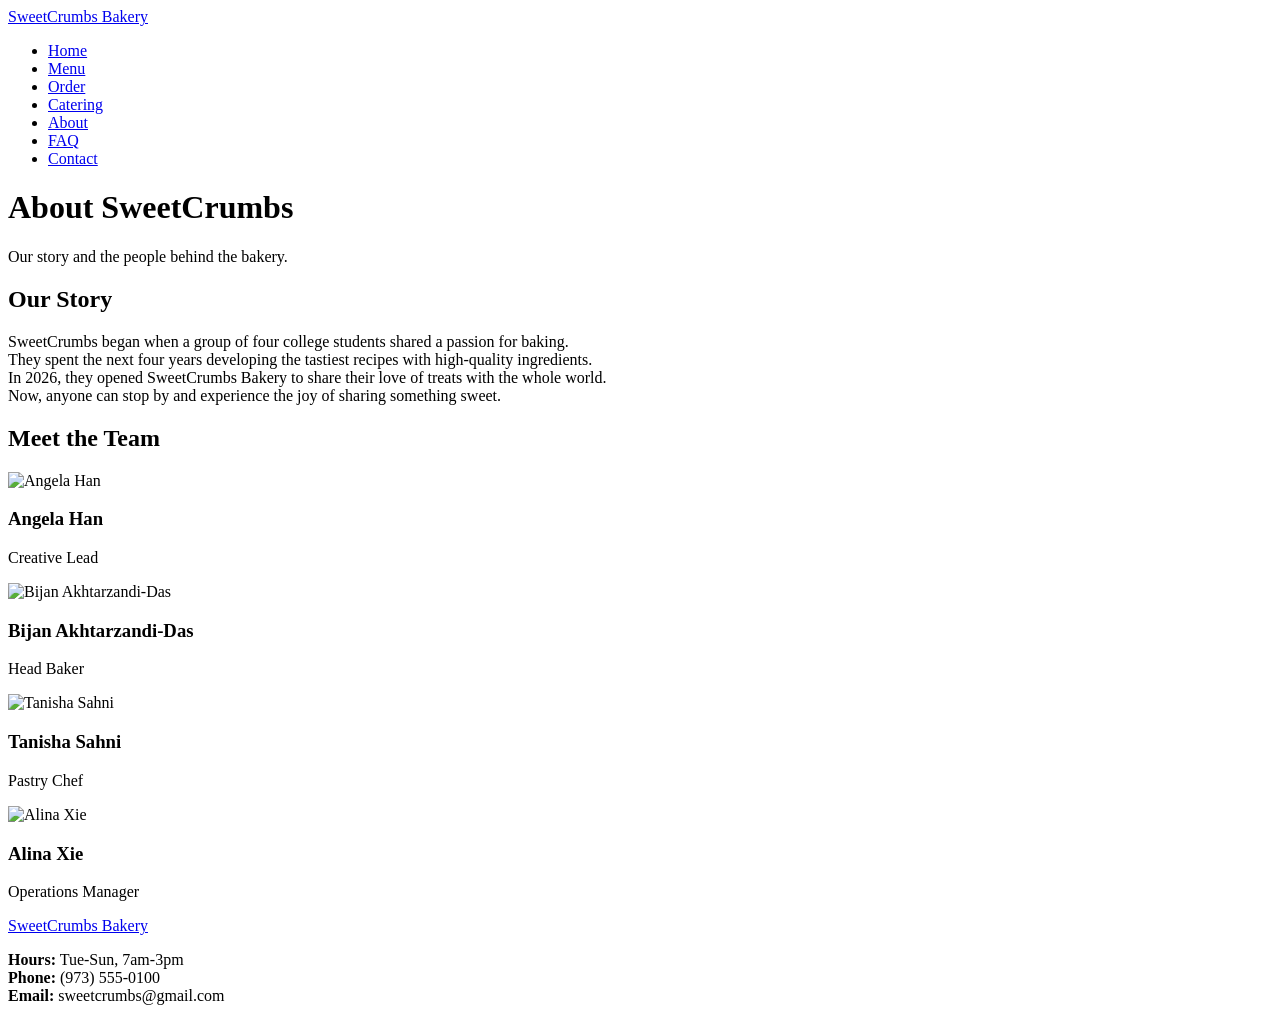
==== about.html @ 3e620617 "Add files via upload" ====
<!DOCTYPE html>
<html lang="en">
<!-- about page -->
<head>
  <meta charset="UTF-8" />
  <meta name="keywords" content="about SweetCrumbs, bakery story, artisan baking, Maplewood bakery, team" />
  <meta name="viewport" content="width=device-width, initial-scale=1.0" />
  <title>SweetCrumbs Bakery | About Us</title>
  <link rel="stylesheet" href="css/styles.css">
</head>
<body class="sticky-footer-page">

  <!-- site header -->
  <header>
    <div class="logo">
      <a href="index.html">SweetCrumbs Bakery</a>
    </div>
    <nav>
      <ul>
        <li><a href="index.html">Home</a></li>
        <li><a href="menu.html">Menu</a></li>
        <li><a href="order.html">Order</a></li>
        <li><a href="catering.html">Catering</a></li>
        <li><a href="about.html" class="active">About</a></li>
        <li><a href="faq.html">FAQ</a></li>
        <li><a href="contact.html">Contact</a></li>
      </ul>
    </nav>
  </header>

  <!-- main content -->
  <main class="main-content container">

    <h1 class="page-title">About SweetCrumbs</h1>
    <p class="subhead">Our story and the people behind the bakery.</p>

    <!-- our story section -->
    <section class="section center">
      <h2>Our Story</h2>
      <p>SweetCrumbs began when a group of four college students shared a passion for baking.<br>
         They spent the next four years developing the tastiest recipes with high-quality ingredients.<br>
         In 2026, they opened SweetCrumbs Bakery to share their love of treats with the whole world.<br>
         Now, anyone can stop by and experience the joy of sharing something sweet.</p>
    </section>

    <!-- team grid section -->
    <section class="section center">
      <h2>Meet the Team</h2>
      <div class="team-grid">
        <div class="member">
          <img src="images/Choco_Cake.jpg" alt="Angela Han">
          <h3>Angela Han</h3>
          <p>Creative Lead</p>
        </div>
        <div class="member">
          <img src="images/Croissant.jpg" alt="Bijan Akhtarzandi-Das">
          <h3>Bijan Akhtarzandi-Das</h3>
          <p>Head Baker</p>
        </div>
        <div class="member">
          <img src="images/cupcakes.jpg" alt="Tanisha Sahni">
          <h3>Tanisha Sahni</h3>
          <p>Pastry Chef</p>
        </div>
        <div class="member">
          <img src="images/Choco_Cake.jpg" alt="Alina Xie">
          <h3>Alina Xie</h3>
          <p>Operations Manager</p>
        </div>
      </div>
    </section>

  </main>

  <!-- site footer -->
  <footer class="footer">
    <a href="index.html">SweetCrumbs Bakery</a>
    <p>
      <strong>Hours:</strong> Tue-Sun, 7am-3pm<br>
      <strong>Phone:</strong> (973) 555-0100<br>
      <strong>Email:</strong> sweetcrumbs@gmail.com
    </p>
  </footer>

  <!-- site scripts -->
</body>
</html>
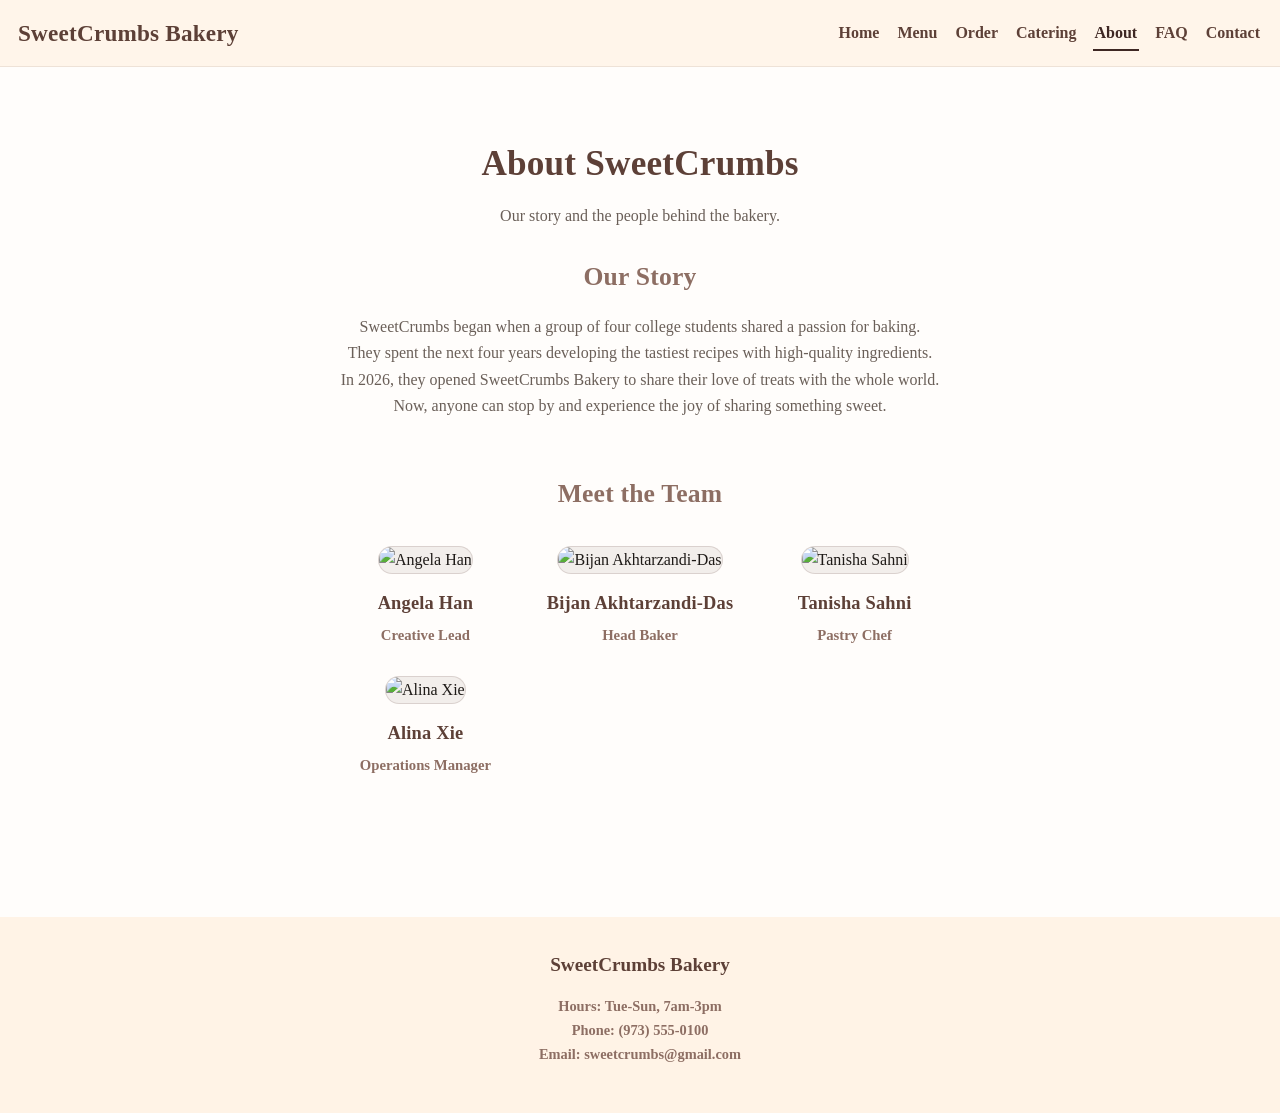
==== commit eb7398c6: "Add files via upload" ====
--- a/about.html
+++ b/about.html
@@ -34,7 +34,7 @@
     <h1 class="page-title">About SweetCrumbs</h1>
     <p class="subhead">Our story and the people behind the bakery.</p>
 
-    <!-- our story section -->
+    <!-- our story -->
     <section class="section center">
       <h2>Our Story</h2>
       <p>SweetCrumbs began when a group of four college students shared a passion for baking.<br>
@@ -43,7 +43,7 @@
          Now, anyone can stop by and experience the joy of sharing something sweet.</p>
     </section>
 
-    <!-- team grid section -->
+    <!-- team grid -->
     <section class="section center">
       <h2>Meet the Team</h2>
       <div class="team-grid">
--- a/css/styles.css
+++ b/css/styles.css
@@ -0,0 +1,609 @@
+/* Design tokens */
+:root {
+  --bg: #fffdfb;
+  --text: #1e1a17;
+  --muted: #6a5f58;
+  --brand: #5d4037;
+  --brand-2: #3e2723;
+  --accent: #8d6e63;
+  --paper: #fff3e6;
+  --paper-2: #fffaf5;
+  --border: rgba(93, 64, 55, 0.16);
+  --ring: rgba(202, 166, 138, 0.55);
+  --font-sans: Georgia, 'Times New Roman', serif;
+  --font-display: Georgia, serif;
+  --radius-sm: 10px;
+  --radius-md: 14px;
+  --container: 1100px;
+}
+
+/* Global defaults */
+* { box-sizing: border-box; }
+body {
+  font-family: var(--font-sans);
+  background: var(--bg);
+  color: var(--text);
+  font-size: 16px;
+  line-height: 1.65;
+  margin: 0;
+  padding-top: 88px;
+}
+
+/* Typography */
+h1, h2, h3 {
+  font-family: var(--font-display);
+  letter-spacing: 0.2px;
+}
+h1 {
+  font-size: 2.25rem;
+  line-height: 1.12;
+}
+h2 {
+  font-size: 1.6rem;
+  line-height: 1.2;
+  color: var(--accent);
+}
+h3 {
+  font-size: 1.1rem;
+  line-height: 1.25;
+  color: var(--brand);
+}
+p { color: var(--muted); }
+a { color: inherit; }
+
+/* Layout */
+.container {
+  max-width: var(--container);
+  margin: 0 auto;
+  padding: 56px 28px 80px;
+}
+.container--narrow { max-width: 860px; }
+.section { margin: 0 0 60px; }
+.center { text-align: center; }
+.mt-lg { margin-top: 36px; }
+
+/* Card components */
+.panel,
+.card,
+.menu-card,
+.item-col,
+.review-box {
+  background: var(--paper-2);
+  border: 1px solid var(--border);
+  border-radius: var(--radius-md);
+}
+
+.panel,
+.card,
+.review-box {
+  padding: 24px;
+}
+
+.review-box {
+  background: rgba(255, 250, 245, 0.7);
+}
+
+.review-box p {
+  margin: 0;
+  color: rgba(30, 26, 23, 0.86);
+}
+
+.review-box .author {
+  display: block;
+  margin-top: 10px;
+  font-weight: 900;
+  color: var(--brand);
+}
+
+.card p { margin: 0; color: var(--muted); }
+.card p + p { margin-top: 12px; }
+.card ul { margin: 14px 0 0; padding-left: 24px; color: var(--muted); }
+.card li { margin: 8px 0; }
+.card ul + p { margin-top: 16px; }
+
+
+
+/* Header */
+header {
+  position: fixed;
+  top: 0;
+  left: 0;
+  right: 0;
+  z-index: 1000;
+  background: rgba(255, 243, 230, 0.82);
+  padding: 14px 18px;
+  display: flex;
+  align-items: center;
+  justify-content: space-between;
+  gap: 14px;
+  border-bottom: 1px solid rgba(93, 64, 55, 0.10);
+}
+
+header .logo a {
+  font-size: 1.45rem;
+  font-weight: 800;
+  text-decoration: none;
+  color: var(--brand);
+  letter-spacing: 0.2px;
+}
+
+header nav {
+  display: flex;
+  align-items: center;
+  gap: 12px;
+}
+
+header nav ul {
+  list-style: none;
+  margin: 0;
+  padding: 0;
+  display: flex;
+  flex-wrap: wrap;
+  align-items: center;
+  gap: 14px;
+}
+
+header nav ul li {
+  margin: 0;
+}
+
+header nav a {
+  text-decoration: none;
+  color: var(--brand);
+  font-weight: 700;
+  padding: 8px 2px;
+  border-bottom: 2px solid transparent;
+  transition: color 160ms ease, border-color 160ms ease;
+}
+
+header nav a:hover {
+  color: var(--brand-2);
+  border-bottom-color: currentColor;
+}
+
+header nav a.active {
+  color: var(--brand-2);
+  border-bottom-color: currentColor;
+}
+
+header nav a:focus-visible { outline: 3px solid var(--ring); outline-offset: 3px; }
+
+/* Buttons */
+.btn {
+  display: inline-flex;
+  align-items: center;
+  justify-content: center;
+  gap: 10px;
+  padding: 10px 16px;
+  border-radius: 999px; 
+  border: 1px solid transparent;
+  font-family: inherit;
+  font-weight: 800;
+  text-decoration: none;
+  cursor: pointer;
+  transition: transform 140ms ease, background-color 140ms ease, border-color 140ms ease, filter 140ms ease;
+  user-select: none;
+}
+
+.btn:focus-visible { outline: 3px solid var(--ring); outline-offset: 3px; }
+
+.btn--primary {
+  background: var(--brand);
+  color: #fff;
+  border-color: rgba(93, 64, 55, 0.45);
+}
+
+.btn--primary:hover {
+  background: var(--brand-2);
+}
+
+.btn--secondary {
+  background: var(--brand);
+  color: #fff;
+  border-color: rgba(93, 64, 55, 0.45);
+}
+
+.btn--secondary:hover {
+  background: var(--brand-2);
+}
+
+.btn:active { transform: translateY(1px); }
+
+/* Footer */
+.footer {
+  background: var(--paper);
+  padding: 32px 40px;
+  color: var(--brand);
+  font-weight: 800;
+  text-align: center;
+}
+
+.footer a {
+  color: var(--brand);
+  text-decoration: none;
+  font-size: 1.2rem;
+  font-weight: 900;
+}
+
+.footer p {
+  color: var(--accent);
+  font-size: 0.9rem;
+  font-weight: 700;
+}
+
+/* Filter chips */
+.chip {
+  border: 1px solid var(--border);
+  background: var(--paper-2);
+  color: var(--brand);
+  font-family: inherit;
+  font-weight: 800;
+  padding: 8px 12px;
+  border-radius: 999px;
+  cursor: pointer;
+}
+
+.chip.is-active {
+  background: var(--brand);
+  color: var(--paper);
+  border-color: var(--brand);
+}
+
+/* Page headings */
+.page-title {
+  margin: 0 0 20px;
+  text-align: center;
+  color: var(--brand);
+  font-size: 2.2rem;
+  letter-spacing: 0.2px;
+}
+
+.section-title {
+  margin: 0 0 16px;
+  color: var(--brand);
+  font-size: 1.15rem;
+  font-family: var(--font-sans);
+  letter-spacing: 0.1px;
+}
+
+.section-title.is-centered { text-align: center; }
+
+/* Divider */
+hr {
+  border: none;
+  border-top: 1px solid rgba(93, 64, 55, 0.14);
+  margin: 48px 0;
+}
+
+/* Menu controls */
+.menu-controls {
+  display: flex;
+  flex-wrap: wrap;
+  gap: 14px;
+  align-items: center;
+  justify-content: center;
+  margin: 16px 0 28px;
+}
+
+/* Team grid */
+.team-grid {
+  display: grid;
+  grid-template-columns: 1fr 1fr 1fr;
+  gap: 28px;
+  margin-top: 36px;
+}
+
+.member img {
+  width: 100%;
+  height: 200px;
+  object-fit: cover;
+  border-radius: var(--radius-md);
+  background: rgba(93, 64, 55, 0.08);
+  border: 1px solid var(--border);
+}
+
+.member h3 {
+  margin: 18px 0 8px;
+  color: var(--brand);
+  font-size: 1.15rem;
+}
+
+.member p {
+  margin: 0;
+  color: var(--accent);
+  font-size: 0.92rem;
+  font-weight: 800;
+}
+
+/* Menu grid */
+.menu-grid {
+  display: grid;
+  grid-template-columns: 1fr 1fr 1fr 1fr;
+  gap: 24px;
+}
+
+.menu-card {
+  overflow: hidden;
+}
+
+.menu-card img {
+  width: 100%;
+  height: 160px;
+  object-fit: cover;
+  display: block;
+}
+
+.menu-card-body {
+  padding: 18px 18px 22px;
+}
+
+.menu-card-top {
+  display: flex;
+  align-items: baseline;
+  justify-content: space-between;
+  gap: 12px;
+}
+
+.menu-card h3 {
+  margin: 0;
+  color: var(--brand);
+  font-size: 1.05rem;
+}
+
+.menu-card p {
+  margin: 12px 0 0 0;
+  color: var(--muted);
+}
+
+.menu-card .price {
+  color: var(--accent);
+  font-weight: 900;
+  white-space: nowrap;
+}
+
+/* Forms */
+.form {
+  display: grid;
+  gap: 20px;
+}
+
+.form-grid {
+  display: grid;
+  grid-template-columns: 1fr 1fr;
+  gap: 20px;
+}
+
+.field label {
+  font-weight: 800;
+  color: var(--brand);
+}
+
+.field input,
+.field select,
+.field textarea {
+  padding: 10px;
+  font-size: 1rem;
+  border-radius: var(--radius-sm);
+  border: 1px solid rgba(93, 64, 55, 0.18);
+  width: 100%;
+  font-family: inherit;
+  background: var(--bg);
+  color: var(--text);
+  box-shadow: inset 0 1px 0 rgba(25, 16, 12, 0.04);
+}
+
+.field input:focus-visible,
+.field select:focus-visible,
+.field textarea:focus-visible {
+  outline: 3px solid var(--ring);
+  outline-offset: 2px;
+}
+
+.error-msg {
+  color: #b00020;
+  font-size: 0.85rem;
+  margin-top: 6px;
+  display: none;
+  font-weight: 700;
+}
+
+.choice-row {
+  display: flex;
+  gap: 18px;
+  flex-wrap: wrap;
+  align-items: center;
+}
+
+.choice-row label {
+  font-weight: 700;
+  color: var(--text);
+  display: inline-flex;
+  align-items: center;
+  gap: 8px;
+}
+
+.choice-row input { width: auto; }
+
+.checkbox-group { display: grid; gap: 8px; }
+
+.checkline {
+  display: flex;
+  align-items: center;
+  gap: 8px;
+}
+.checkline input { width: auto; }
+.checkline label { font-weight: 700; color: var(--text); }
+
+/* Contact layout */
+.subhead {
+  text-align: center;
+  color: var(--muted);
+  margin: 0 0 32px;
+}
+
+.contact-layout {
+  display: grid;
+  grid-template-columns: 1fr 1fr;
+  gap: 28px;
+  align-items: start;
+}
+
+.submit-row {
+  display: flex;
+  align-items: center;
+  justify-content: flex-start;
+  gap: 16px;
+  margin-top: 20px;
+  flex-wrap: wrap;
+}
+
+.small-muted { color: var(--muted); font-size: 0.92rem; margin: 0; }
+
+/* In-content links */
+.card a,
+.panel a {
+  color: var(--brand);
+  text-decoration: underline;
+  text-underline-offset: 2px;
+}
+
+.card a:hover,
+.panel a:hover {
+  color: var(--brand-2);
+}
+
+/* Contact stack narrow */
+@media (max-width: 820px) {
+  .contact-layout { grid-template-columns: 1fr; }
+}
+
+/* FAQ accordion */
+.faq-accordion { border-top: 1px solid rgba(93, 64, 55, 0.16); width: 100%; }
+.accordion-item { border-bottom: 1px solid rgba(93, 64, 55, 0.16); width: 100%; }
+.accordion-header { margin: 0; }
+
+.accordion-trigger {
+  width: 100%;
+  display: flex;
+  align-items: center;
+  justify-content: space-between;
+  gap: 16px;
+  padding: 24px 10px;
+  min-height: 72px;
+  background: transparent;
+  border: 0;
+  text-align: left;
+  font-size: 1.06rem;
+  font-weight: 800;
+  color: var(--brand);
+  cursor: pointer;
+  font-family: var(--font-sans);
+}
+
+.accordion-trigger:focus-visible {
+  outline: 3px solid var(--ring);
+  outline-offset: 3px;
+  border-radius: 10px;
+}
+
+.accordion-icon {
+  width: 24px;
+  height: 24px;
+  border-radius: 999px;
+  position: relative;
+  background: rgba(255, 250, 245, 0.9);
+  border: 1px solid rgba(93, 64, 55, 0.18);
+}
+
+.accordion-icon::before,
+.accordion-icon::after {
+  content: "";
+  position: absolute;
+  top: 50%;
+  left: 50%;
+  background: var(--accent);
+  transform: translate(-50%, -50%);
+  border-radius: 2px;
+}
+
+.accordion-icon::before { width: 12px; height: 2px; }
+.accordion-icon::after { width: 2px; height: 12px; }
+.accordion-trigger[aria-expanded="true"] .accordion-icon::after { display: none; }
+
+.accordion-panel { padding: 0 10px 20px; }
+.accordion-panel p { margin: 0; color: var(--muted); line-height: 1.6; }
+
+/* Tablet: 2-col grids */
+@media (max-width: 900px) {
+  .menu-grid {
+    grid-template-columns: 1fr 1fr;
+  }
+  .team-grid {
+    grid-template-columns: 1fr 1fr;
+  }
+}
+
+/* Small tablet */
+@media (max-width: 760px) {
+  body { padding-top: 112px; }
+  header { align-items: flex-start; flex-direction: column; }
+  .form-grid { grid-template-columns: 1fr; }
+  .grid-3 { grid-template-columns: 1fr; }
+  .contact-layout { grid-template-columns: 1fr; }
+}
+
+/* Mobile: 1-col grids */
+@media (max-width: 500px) {
+  .menu-grid {
+    grid-template-columns: 1fr;
+  }
+  .team-grid {
+    grid-template-columns: 1fr;
+  }
+  .hero-actions {
+    flex-direction: column;
+    align-items: center;
+  }
+  .hero-actions .btn {
+    width: 100%;
+    max-width: 260px;
+  }
+}
+
+/* Small phone */
+@media (max-width: 400px) {
+  header { padding: 12px 12px; }
+  header .logo a { font-size: 1.25rem; }
+  header nav ul { gap: 10px; }
+  .container { padding: 32px 18px 48px; }
+  h1 { font-size: 1.7rem; }
+}
+/* Sticky footer */
+.sticky-footer-page {
+  display: flex;
+  flex-direction: column;
+  min-height: 100vh;
+}
+
+.main-content {
+  flex: 1;
+}
+
+/* Full-width footer */
+.menu-grid + .footer,
+.footer {
+  width: 100%;
+}
+
+/* Home grid center */
+.grid-3 {
+  justify-items: center;
+}
+
+.item-col {
+  text-align: center;
+}
+
+.item-col .item-text {
+  text-align: center;
+}
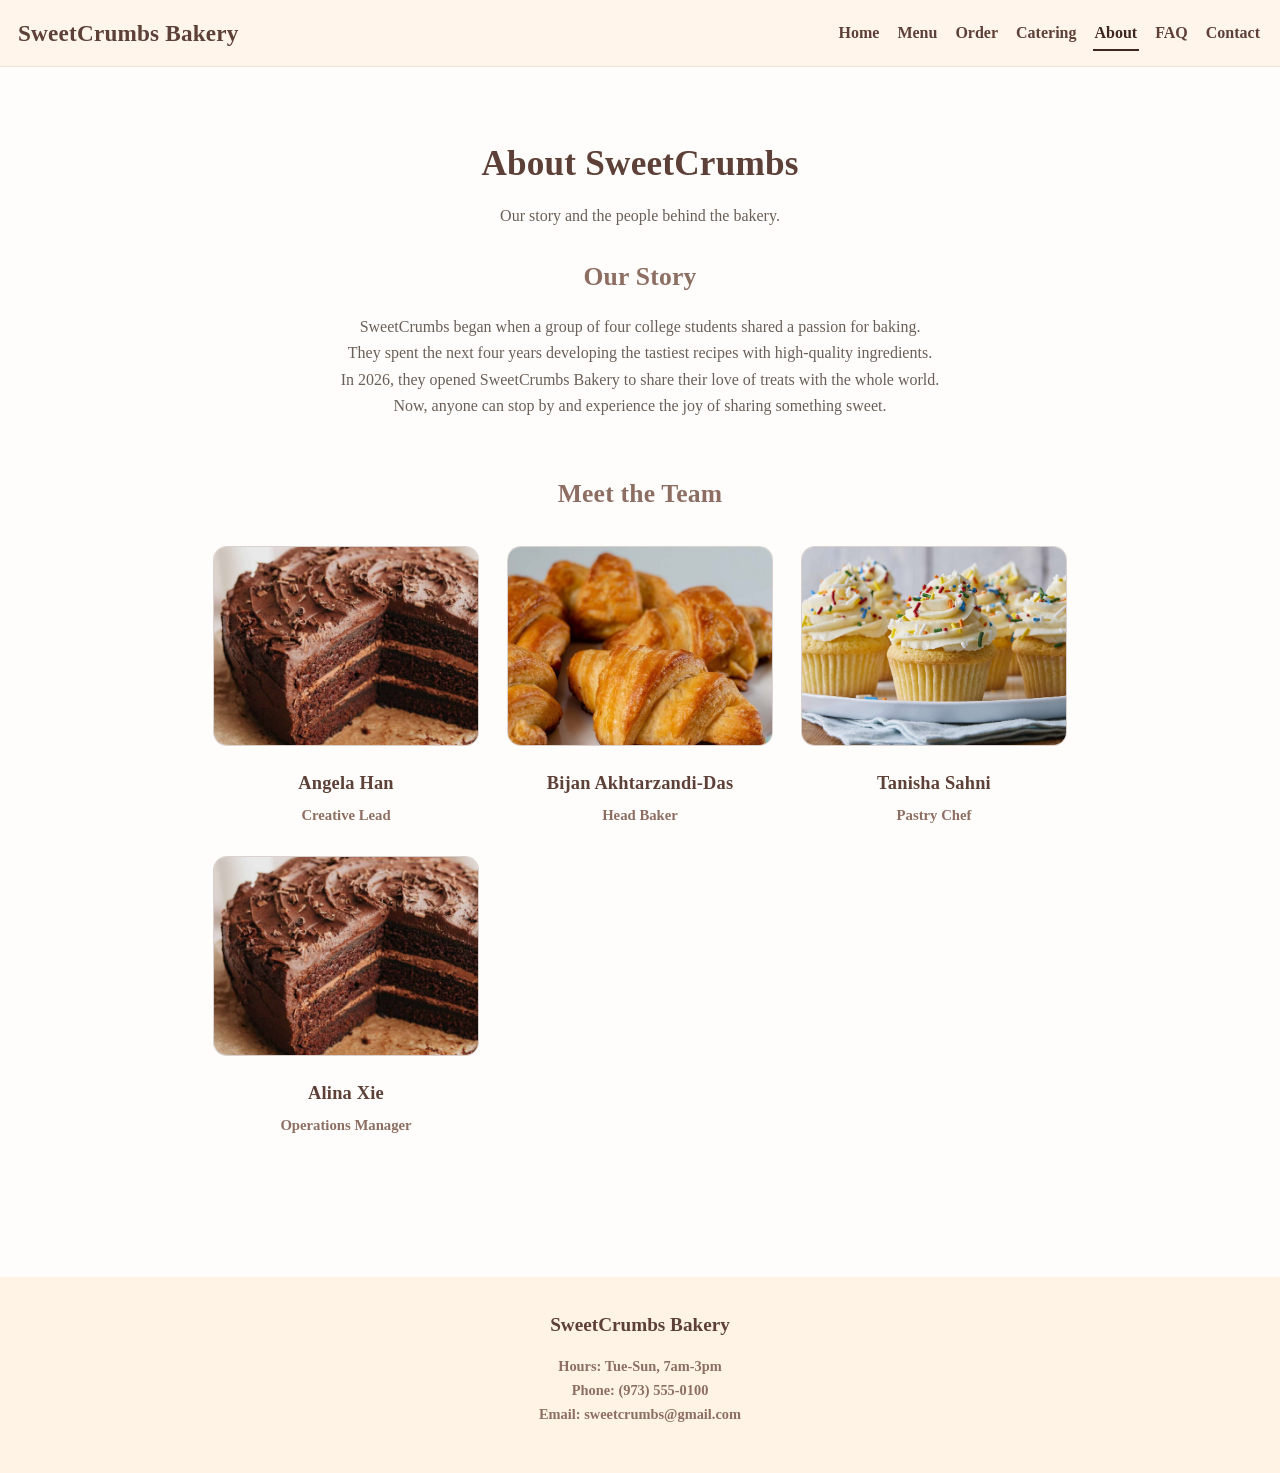
==== commit bace4cf2: "Add files via upload" ====
--- a/about.html
+++ b/about.html
@@ -7,6 +7,7 @@
   <meta name="viewport" content="width=device-width, initial-scale=1.0" />
   <title>SweetCrumbs Bakery | About Us</title>
   <link rel="stylesheet" href="css/styles.css">
+  <link href="https://fonts.googleapis.com/icon?family=Material+Icons" rel="stylesheet">
 </head>
 <body class="sticky-footer-page">
 
--- a/css/styles.css
+++ b/css/styles.css
@@ -478,7 +478,18 @@
 }
 
 /* FAQ accordion */
-.faq-accordion { border-top: 1px solid rgba(93, 64, 55, 0.16); width: 100%; }
+.faq-accordion-wrap {
+  width: 100%;
+  max-width: 100%;
+  overflow: hidden;
+  contain: inline-size;
+}
+.faq-accordion {
+  border-top: 1px solid rgba(93, 64, 55, 0.16);
+  width: 100%;
+  box-sizing: border-box;
+  overflow-x: hidden;
+}
 .accordion-item { border-bottom: 1px solid rgba(93, 64, 55, 0.16); width: 100%; }
 .accordion-header { margin: 0; }
 
@@ -507,30 +518,22 @@
 }
 
 .accordion-icon {
-  width: 24px;
-  height: 24px;
-  border-radius: 999px;
-  position: relative;
-  background: rgba(255, 250, 245, 0.9);
-  border: 1px solid rgba(93, 64, 55, 0.18);
-}
-
-.accordion-icon::before,
-.accordion-icon::after {
-  content: "";
-  position: absolute;
-  top: 50%;
-  left: 50%;
-  background: var(--accent);
-  transform: translate(-50%, -50%);
-  border-radius: 2px;
-}
-
-.accordion-icon::before { width: 12px; height: 2px; }
-.accordion-icon::after { width: 2px; height: 12px; }
-.accordion-trigger[aria-expanded="true"] .accordion-icon::after { display: none; }
-
-.accordion-panel { padding: 0 10px 20px; }
+  display: inline-flex;
+  flex-shrink: 0;
+  color: var(--accent);
+}
+
+.accordion-icon .material-icons {
+  font-size: 24px;
+}
+
+
+.accordion-panel {
+  padding: 0 10px 20px;
+  text-align: left;
+  overflow-wrap: break-word;
+  word-break: break-word;
+}
 .accordion-panel p { margin: 0; color: var(--muted); line-height: 1.6; }
 
 /* Tablet: 2-col grids */
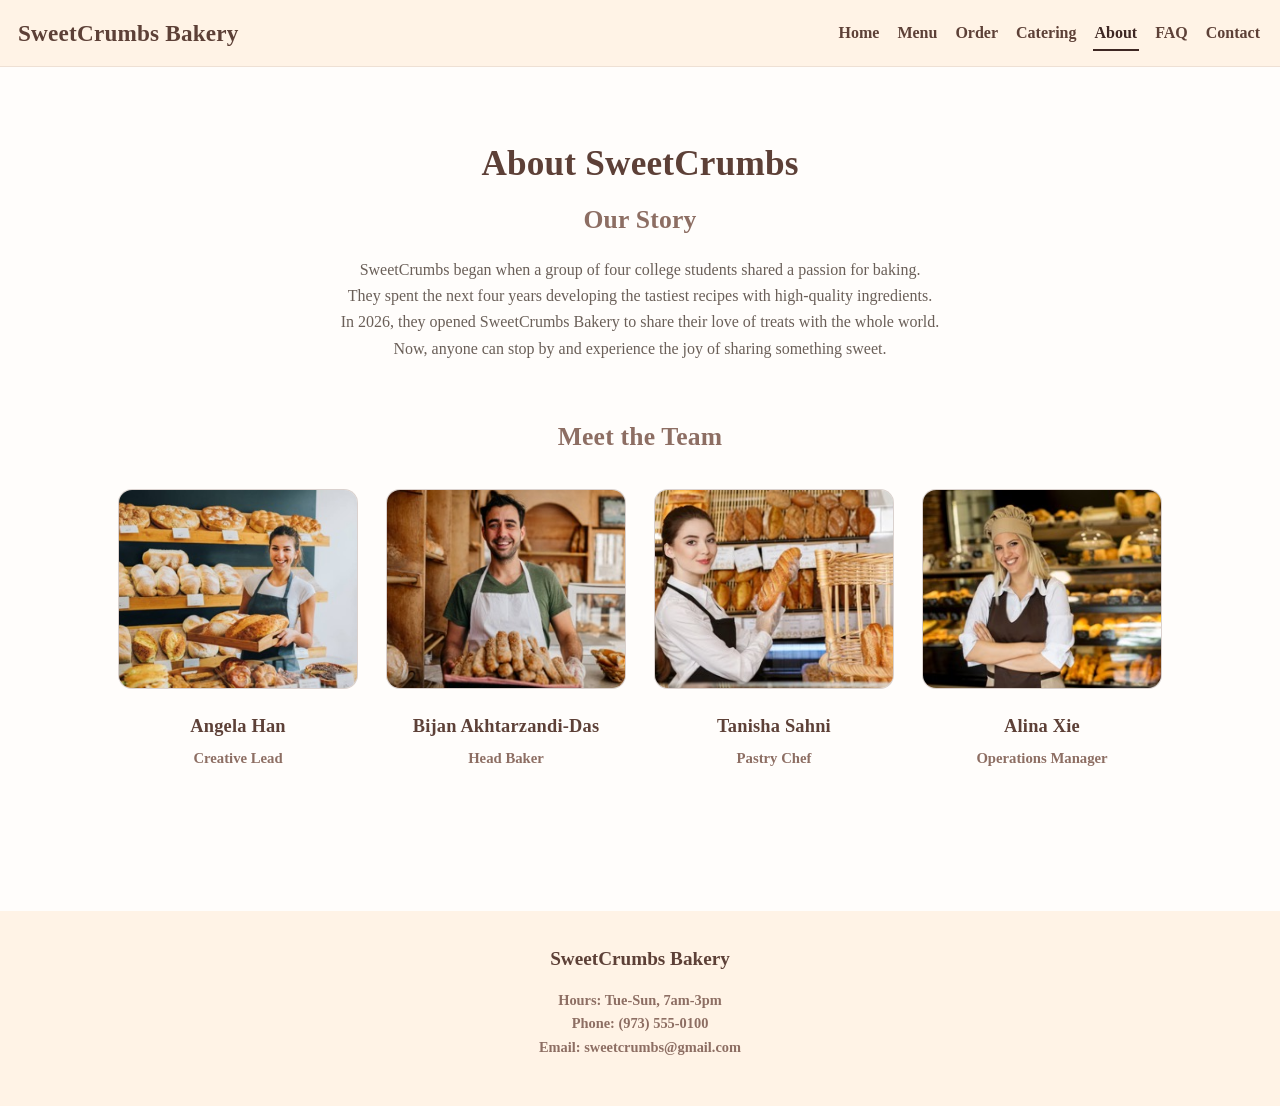
==== commit 5b81cefd: "update" ====
--- a/about.html
+++ b/about.html
@@ -7,7 +7,6 @@
   <meta name="viewport" content="width=device-width, initial-scale=1.0" />
   <title>SweetCrumbs Bakery | About Us</title>
   <link rel="stylesheet" href="css/styles.css">
-  <link href="https://fonts.googleapis.com/icon?family=Material+Icons" rel="stylesheet">
 </head>
 <body class="sticky-footer-page">
 
@@ -33,7 +32,6 @@
   <main class="main-content container">
 
     <h1 class="page-title">About SweetCrumbs</h1>
-    <p class="subhead">Our story and the people behind the bakery.</p>
 
     <!-- our story -->
     <section class="section center">
@@ -47,24 +45,24 @@
     <!-- team grid -->
     <section class="section center">
       <h2>Meet the Team</h2>
-      <div class="team-grid">
+      <div class="team-grid team-grid--4">
         <div class="member">
-          <img src="images/Choco_Cake.jpg" alt="Angela Han">
+          <img src="images/angela.jpg" alt="Angela Han">
           <h3>Angela Han</h3>
           <p>Creative Lead</p>
         </div>
         <div class="member">
-          <img src="images/Croissant.jpg" alt="Bijan Akhtarzandi-Das">
+          <img src="images/bijan.jpg" alt="Bijan Akhtarzandi-Das">
           <h3>Bijan Akhtarzandi-Das</h3>
           <p>Head Baker</p>
         </div>
         <div class="member">
-          <img src="images/cupcakes.jpg" alt="Tanisha Sahni">
+          <img src="images/tanisha.jpg" alt="Tanisha Sahni">
           <h3>Tanisha Sahni</h3>
           <p>Pastry Chef</p>
         </div>
         <div class="member">
-          <img src="images/Choco_Cake.jpg" alt="Alina Xie">
+          <img src="images/alina.jpg" alt="Alina Xie">
           <h3>Alina Xie</h3>
           <p>Operations Manager</p>
         </div>
--- a/css/styles.css
+++ b/css/styles.css
@@ -1,3 +1,6 @@
+/* External font */
+@import url('https://fonts.googleapis.com/css2?family=Playfair+Display:wght@400;700;800&family=Lato:wght@400;700&display=swap');
+
 /* Design tokens */
 :root {
   --bg: #fffdfb;
@@ -10,7 +13,7 @@
   --paper-2: #fffaf5;
   --border: rgba(93, 64, 55, 0.16);
   --ring: rgba(202, 166, 138, 0.55);
-  --font-sans: Georgia, 'Times New Roman', serif;
+  --font-sans: Georgia, serif;
   --font-display: Georgia, serif;
   --radius-sm: 10px;
   --radius-md: 14px;
@@ -110,7 +113,7 @@
   left: 0;
   right: 0;
   z-index: 1000;
-  background: rgba(255, 243, 230, 0.82);
+  background: #fff3e6;
   padding: 14px 18px;
   display: flex;
   align-items: center;
@@ -291,6 +294,11 @@
   grid-template-columns: 1fr 1fr 1fr;
   gap: 28px;
   margin-top: 36px;
+}
+
+/* 4-column team grid variant */
+.team-grid--4 {
+  grid-template-columns: repeat(4, 1fr);
 }
 
 .member img {
@@ -478,18 +486,7 @@
 }
 
 /* FAQ accordion */
-.faq-accordion-wrap {
-  width: 100%;
-  max-width: 100%;
-  overflow: hidden;
-  contain: inline-size;
-}
-.faq-accordion {
-  border-top: 1px solid rgba(93, 64, 55, 0.16);
-  width: 100%;
-  box-sizing: border-box;
-  overflow-x: hidden;
-}
+.faq-accordion { border-top: 1px solid rgba(93, 64, 55, 0.16); width: 100%; }
 .accordion-item { border-bottom: 1px solid rgba(93, 64, 55, 0.16); width: 100%; }
 .accordion-header { margin: 0; }
 
@@ -518,22 +515,30 @@
 }
 
 .accordion-icon {
-  display: inline-flex;
-  flex-shrink: 0;
-  color: var(--accent);
-}
-
-.accordion-icon .material-icons {
-  font-size: 24px;
-}
-
-
-.accordion-panel {
-  padding: 0 10px 20px;
-  text-align: left;
-  overflow-wrap: break-word;
-  word-break: break-word;
-}
+  width: 24px;
+  height: 24px;
+  border-radius: 999px;
+  position: relative;
+  background: rgba(255, 250, 245, 0.9);
+  border: 1px solid rgba(93, 64, 55, 0.18);
+}
+
+.accordion-icon::before,
+.accordion-icon::after {
+  content: "";
+  position: absolute;
+  top: 50%;
+  left: 50%;
+  background: var(--accent);
+  transform: translate(-50%, -50%);
+  border-radius: 2px;
+}
+
+.accordion-icon::before { width: 12px; height: 2px; }
+.accordion-icon::after { width: 2px; height: 12px; }
+.accordion-trigger[aria-expanded="true"] .accordion-icon::after { display: none; }
+
+.accordion-panel { padding: 0 10px 20px; }
 .accordion-panel p { margin: 0; color: var(--muted); line-height: 1.6; }
 
 /* Tablet: 2-col grids */
@@ -542,6 +547,9 @@
     grid-template-columns: 1fr 1fr;
   }
   .team-grid {
+    grid-template-columns: 1fr 1fr;
+  }
+  .team-grid--4 {
     grid-template-columns: 1fr 1fr;
   }
 }
@@ -563,6 +571,9 @@
   .team-grid {
     grid-template-columns: 1fr;
   }
+  .team-grid--4 {
+    grid-template-columns: 1fr 1fr;
+  }
   .hero-actions {
     flex-direction: column;
     align-items: center;
@@ -570,6 +581,13 @@
   .hero-actions .btn {
     width: 100%;
     max-width: 260px;
+  }
+}
+
+/* Very small phones */
+@media (max-width: 400px) {
+  .team-grid--4 {
+    grid-template-columns: 1fr;
   }
 }
 
